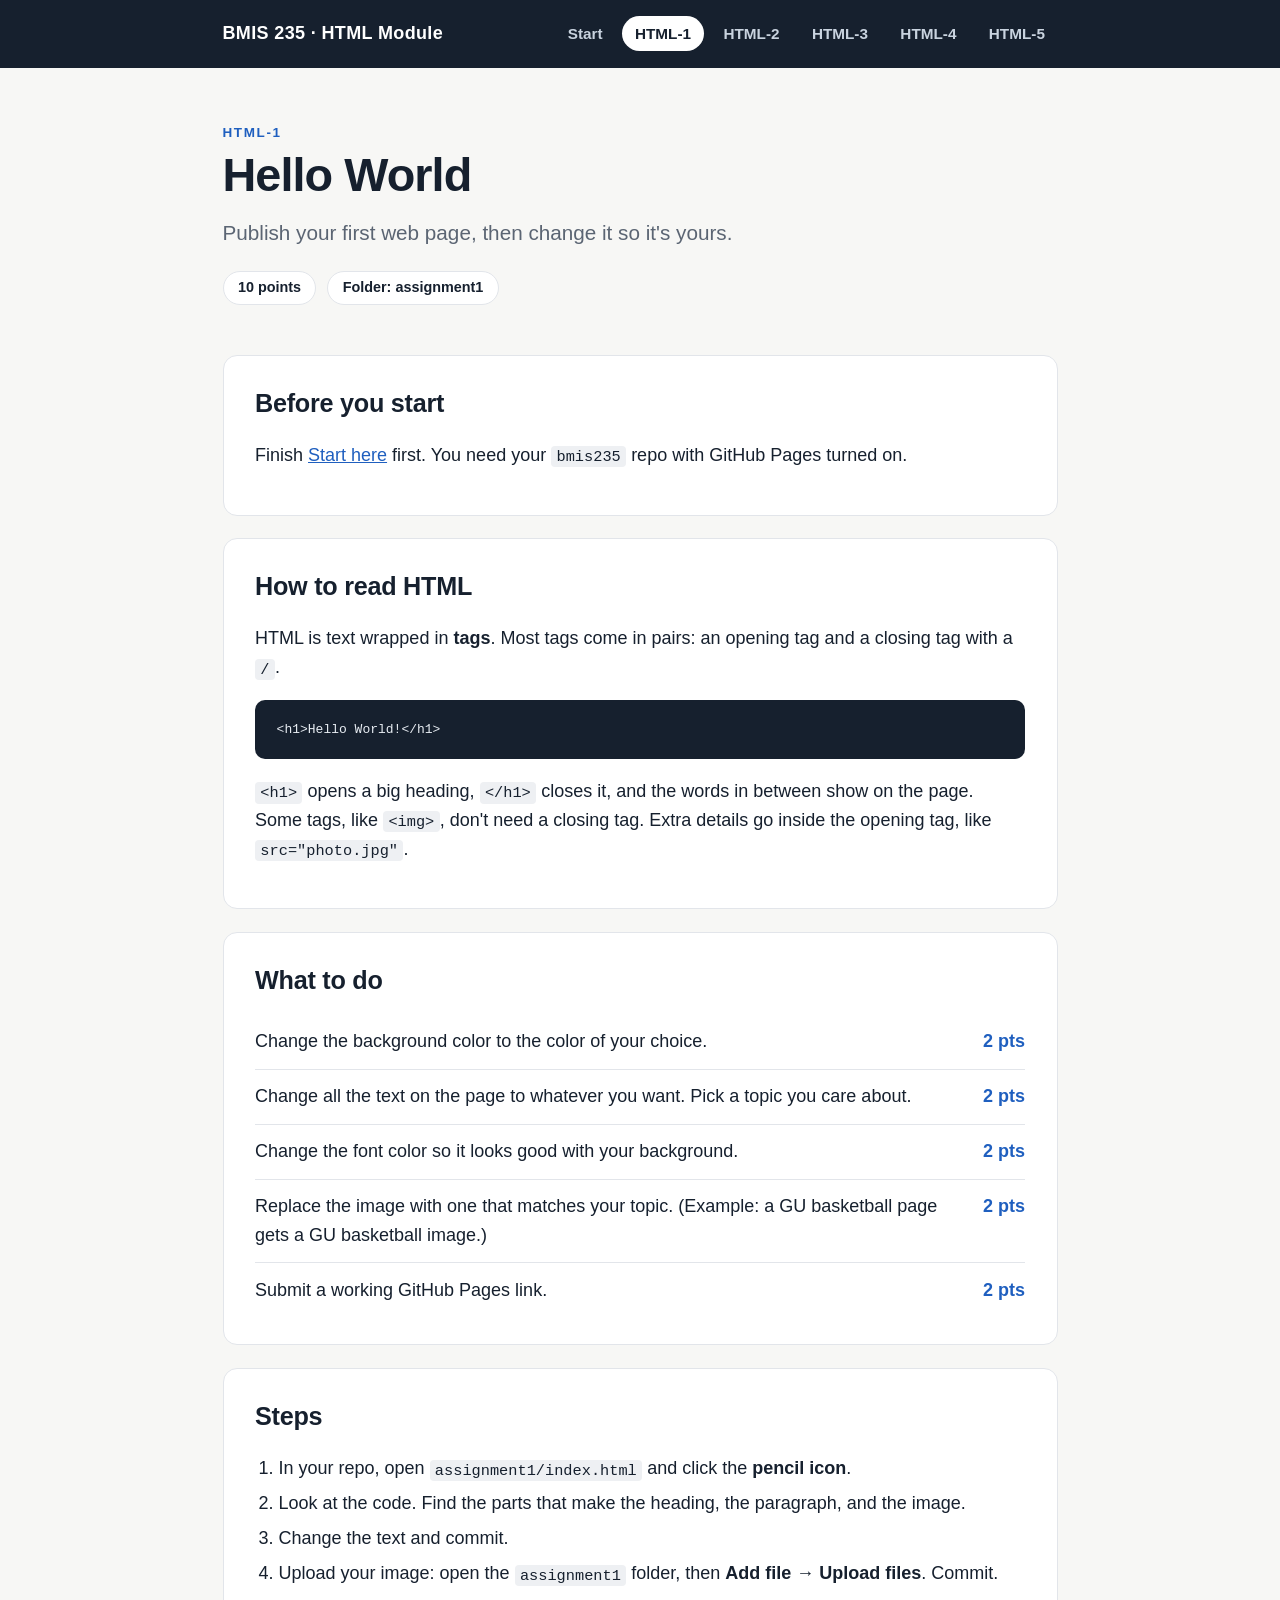
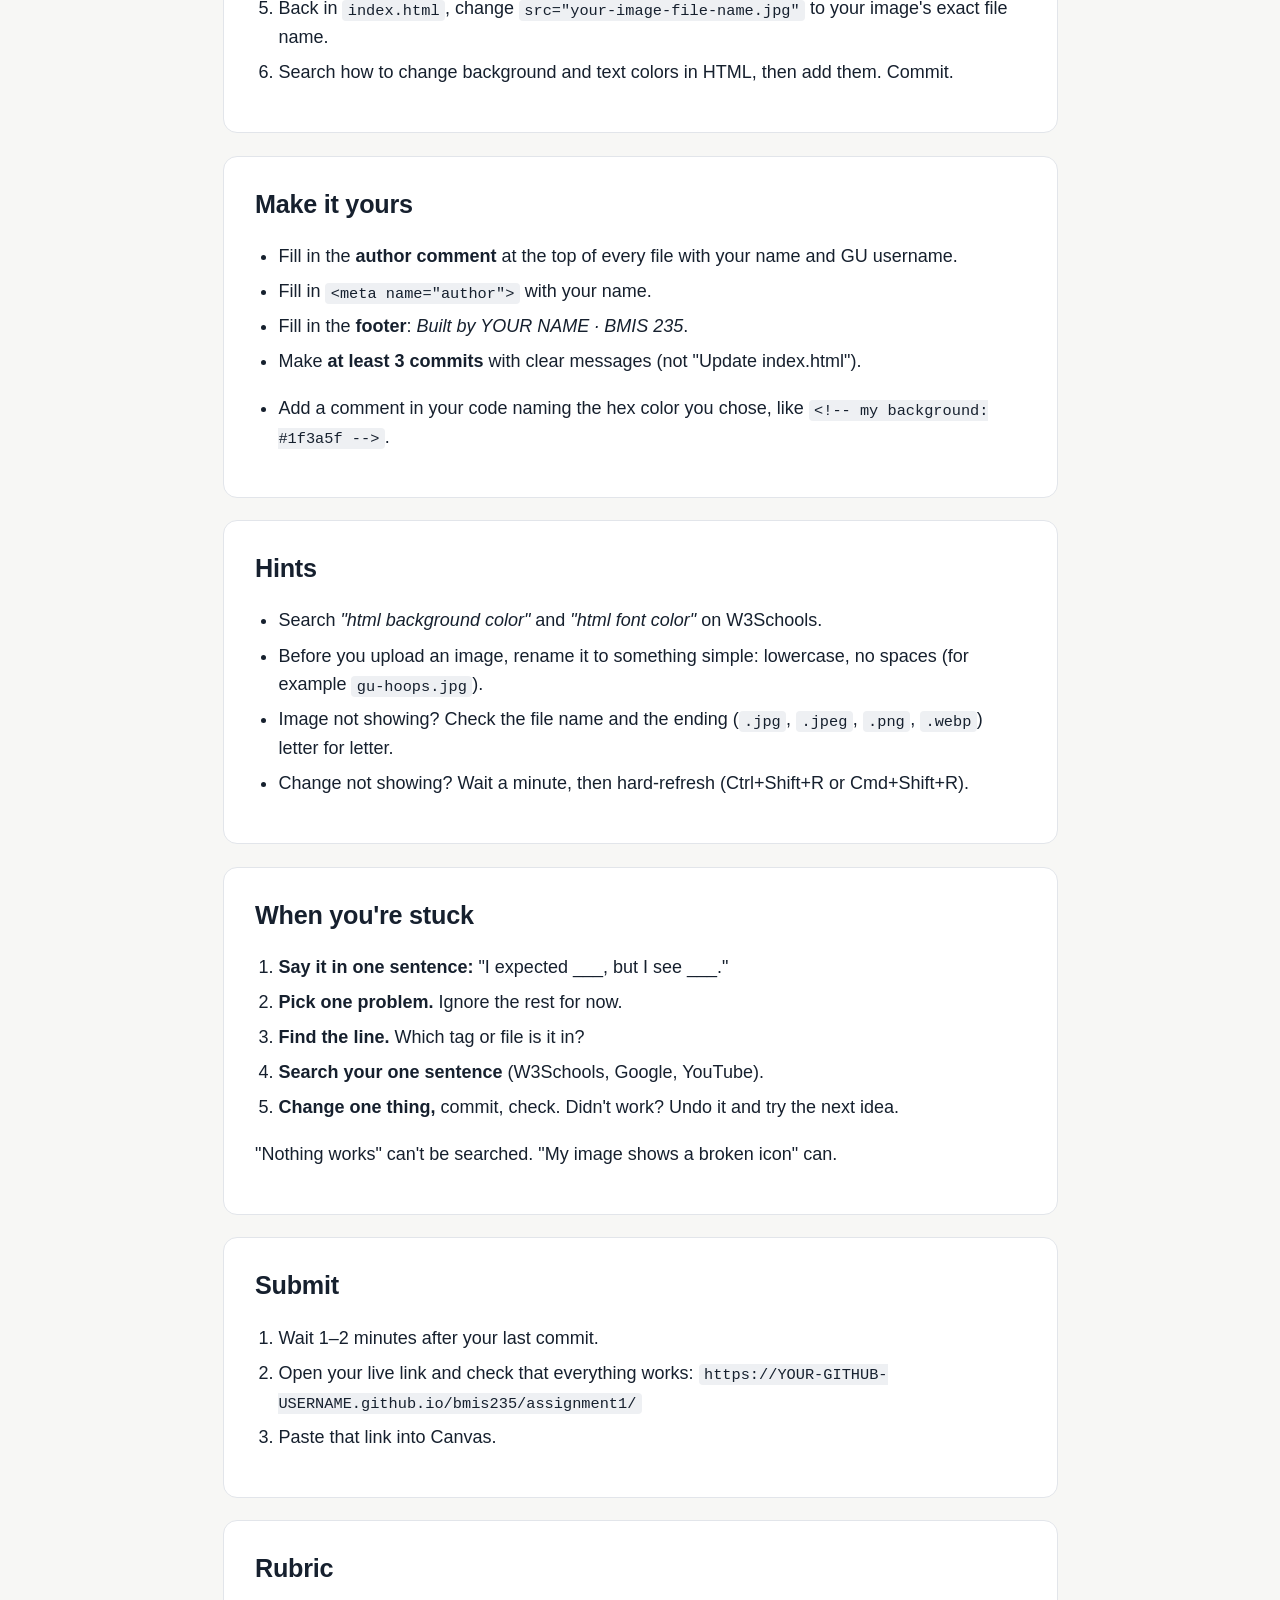
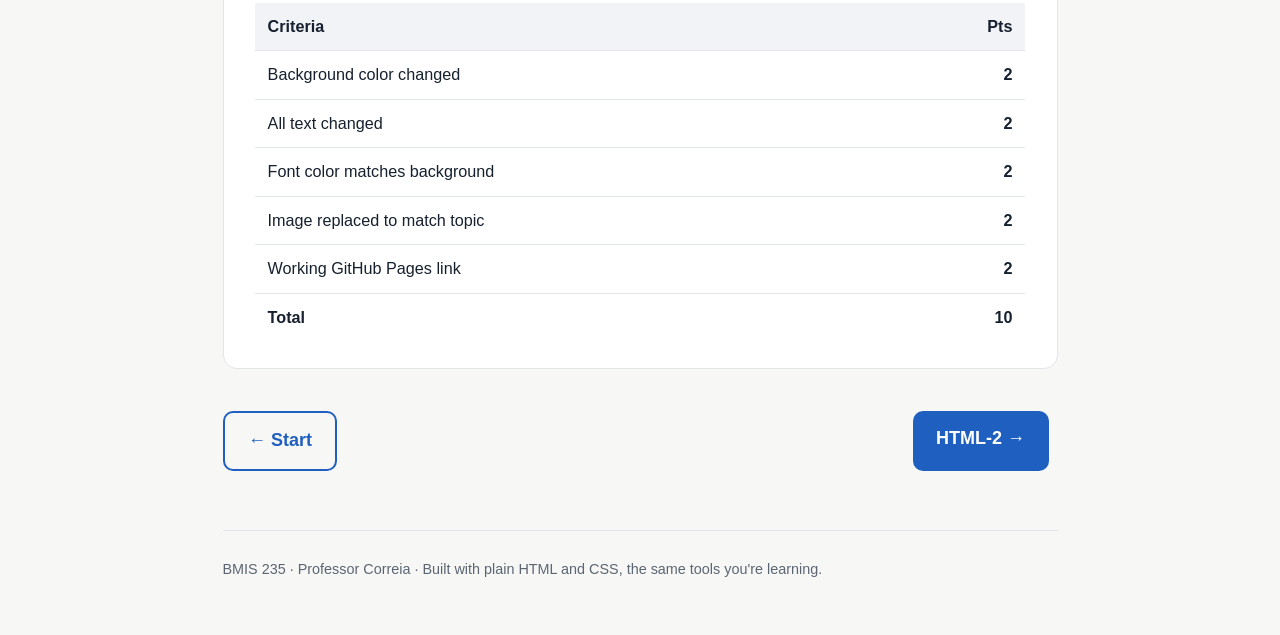
==== html-1.html @ afc88abb "Initial commit: HTML module site" ====
<!DOCTYPE html>
<html lang="en">
<head>
<meta charset="utf-8">
<meta name="viewport" content="width=device-width, initial-scale=1">
<meta name="author" content="John Correia">
<title>HTML-1 · BMIS 235 HTML Module</title>
<link rel="stylesheet" href="style.css">
</head>
<body>
<div class="top"><div class="wrap">
  <a class="brand" href="index.html">BMIS 235 · HTML Module</a>
  <nav class="nav"><a href="index.html">Start</a><a href="html-1.html" class="on">HTML-1</a><a href="html-2.html">HTML-2</a><a href="html-3.html">HTML-3</a><a href="html-4.html">HTML-4</a><a href="html-5.html">HTML-5</a></nav>
</div></div>
<main class="wrap">
<div class="hero">
<p class="kicker">HTML-1</p>
<h1>Hello World</h1>
<p class="lede">Publish your first web page, then change it so it's yours.</p>
<div class="meta"><span class="pill">10 points</span><span class="pill">Folder: assignment1</span></div>
</div><section class="block"><h2>Before you start</h2><p>Finish <a href="index.html">Start here</a> first. You need your <code>bmis235</code> repo with GitHub Pages turned on.</p></section><section class="block"><h2>How to read HTML</h2><p>HTML is text wrapped in <strong>tags</strong>. Most tags come in pairs: an opening tag and a closing tag with a <code>/</code>.</p>
<pre><code>&lt;h1&gt;Hello World!&lt;/h1&gt;</code></pre>
<p><code>&lt;h1&gt;</code> opens a big heading, <code>&lt;/h1&gt;</code> closes it, and the words in between show on the page. Some tags, like <code>&lt;img&gt;</code>, don't need a closing tag. Extra details go inside the opening tag, like <code>src="photo.jpg"</code>.</p></section><section class="block"><h2>What to do</h2><ul class="tasks"><li><span>Change the background color to the color of your choice.</span><span class="pts">2 pts</span></li><li><span>Change all the text on the page to whatever you want. Pick a topic you care about.</span><span class="pts">2 pts</span></li><li><span>Change the font color so it looks good with your background.</span><span class="pts">2 pts</span></li><li><span>Replace the image with one that matches your topic. (Example: a GU basketball page gets a GU basketball image.)</span><span class="pts">2 pts</span></li><li><span>Submit a working GitHub Pages link.</span><span class="pts">2 pts</span></li></ul></section><section class="block"><h2>Steps</h2><ol>
<li>In your repo, open <code>assignment1/index.html</code> and click the <strong>pencil icon</strong>.</li>
<li>Look at the code. Find the parts that make the heading, the paragraph, and the image.</li>
<li>Change the text and commit.</li>
<li>Upload your image: open the <code>assignment1</code> folder, then <strong>Add file → Upload files</strong>. Commit.</li>
<li>Back in <code>index.html</code>, change <code>src="your-image-file-name.jpg"</code> to your image's exact file name.</li>
<li>Search how to change background and text colors in HTML, then add them. Commit.</li>
</ol></section><section class="block"><h2>Make it yours</h2><ul>
<li>Fill in the <strong>author comment</strong> at the top of every file with your name and GU username.</li>
<li>Fill in <code>&lt;meta name="author"&gt;</code> with your name.</li>
<li>Fill in the <strong>footer</strong>: <em>Built by YOUR NAME · BMIS 235</em>.</li>
<li>Make <strong>at least 3 commits</strong> with clear messages (not "Update index.html").</li>
</ul><ul><li>Add a comment in your code naming the hex color you chose, like <code>&lt;!-- my background: #1f3a5f --&gt;</code>.</li></ul></section><section class="block"><h2>Hints</h2><ul>
<li>Search <em>"html background color"</em> and <em>"html font color"</em> on W3Schools.</li>
<li>Before you upload an image, rename it to something simple: lowercase, no spaces (for example <code>gu-hoops.jpg</code>).</li>
<li>Image not showing? Check the file name and the ending (<code>.jpg</code>, <code>.jpeg</code>, <code>.png</code>, <code>.webp</code>) letter for letter.</li>
<li>Change not showing? Wait a minute, then hard-refresh (Ctrl+Shift+R or Cmd+Shift+R).</li>
</ul></section><section class="block"><h2>When you're stuck</h2><ol>
<li><strong>Say it in one sentence:</strong> "I expected ___, but I see ___."</li>
<li><strong>Pick one problem.</strong> Ignore the rest for now.</li>
<li><strong>Find the line.</strong> Which tag or file is it in?</li>
<li><strong>Search your one sentence</strong> (W3Schools, Google, YouTube).</li>
<li><strong>Change one thing,</strong> commit, check. Didn't work? Undo it and try the next idea.</li>
</ol>
<p>"Nothing works" can't be searched. "My image shows a broken icon" can.</p></section><section class="block"><h2>Submit</h2><ol>
<li>Wait 1–2 minutes after your last commit.</li>
<li>Open your live link and check that everything works: <code>https://YOUR-GITHUB-USERNAME.github.io/bmis235/assignment1/</code></li>
<li>Paste that link into Canvas.</li>
</ol></section><section class="block"><h2>Rubric</h2><table class="rubric"><tr><th>Criteria</th><th style="text-align:right">Pts</th></tr><tr><td>Background color changed</td><td class='n'>2</td></tr><tr><td>All text changed</td><td class='n'>2</td></tr><tr><td>Font color matches background</td><td class='n'>2</td></tr><tr><td>Image replaced to match topic</td><td class='n'>2</td></tr><tr><td>Working GitHub Pages link</td><td class='n'>2</td></tr><tr class="total"><td>Total</td><td class="n">10</td></tr></table></section>
<div class="next"><a class="btn ghost" href="index.html">&larr; Start</a><a class="btn" href="html-2.html">HTML-2 &rarr;</a></div>
</main>
<div class="wrap"><footer>BMIS 235 · Professor Correia · Built with plain HTML and CSS, the same tools you're learning.</footer></div>
</body>
</html>
---- style.css ----
:root {
  --ink: #16202e;
  --muted: #5b6573;
  --line: #e2e5ea;
  --bg: #f7f7f5;
  --card: #ffffff;
  --accent: #1f5fbf;
  --accent-soft: #e8f0fb;
  --warn: #9a5b00;
  --warn-soft: #fdf3e2;
  --ok: #1d7a46;
}
* { box-sizing: border-box; }
html { font-size: 18px; }
body {
  margin: 0;
  font-family: -apple-system, "Segoe UI", Roboto, Helvetica, Arial, sans-serif;
  color: var(--ink);
  background: var(--bg);
  line-height: 1.6;
}
a { color: var(--accent); }
code, pre { font-family: ui-monospace, "SF Mono", Menlo, Consolas, monospace; font-size: 0.85em; }
code { background: #eef0f3; padding: 0.1em 0.35em; border-radius: 4px; }
pre { background: #16202e; color: #e8edf3; padding: 1rem 1.2rem; border-radius: 10px; overflow-x: auto; line-height: 1.5; }
pre code { background: none; padding: 0; color: inherit; }

/* top bar */
.top { background: var(--ink); color: #fff; }
.top .wrap { display: flex; align-items: center; justify-content: space-between; gap: 1rem; padding-top: 0.9rem; padding-bottom: 0.9rem; flex-wrap: wrap; }
.brand { color: #fff; text-decoration: none; font-weight: 800; letter-spacing: 0.02em; }
.nav { display: flex; gap: 0.4rem; flex-wrap: wrap; }
.nav a { color: #c9d3df; text-decoration: none; padding: 0.3rem 0.7rem; border-radius: 999px; font-weight: 600; font-size: 0.85rem; }
.nav a:hover { color: #fff; background: rgba(255,255,255,0.1); }
.nav a.on { color: var(--ink); background: #fff; }

.wrap { max-width: 880px; margin: 0 auto; padding-left: 1.25rem; padding-right: 1.25rem; }

/* hero */
.hero { padding: 3rem 0 1.5rem; }
.kicker { text-transform: uppercase; letter-spacing: 0.12em; font-size: 0.75rem; font-weight: 800; color: var(--accent); margin: 0 0 0.4rem; }
h1 { font-size: 2.6rem; line-height: 1.1; margin: 0 0 0.8rem; letter-spacing: -0.02em; }
.lede { font-size: 1.15rem; color: var(--muted); margin: 0; max-width: 40em; }
.meta { display: flex; gap: 0.6rem; flex-wrap: wrap; margin-top: 1.2rem; }
.pill { background: var(--card); border: 1px solid var(--line); border-radius: 999px; padding: 0.25rem 0.8rem; font-size: 0.8rem; font-weight: 700; }

/* sections */
section.block { background: var(--card); border: 1px solid var(--line); border-radius: 14px; padding: 1.5rem 1.75rem; margin: 1.25rem 0; }
h2 { font-size: 1.4rem; margin: 0 0 0.8rem; letter-spacing: -0.01em; }
h3 { font-size: 1.05rem; margin: 1.2rem 0 0.4rem; }
ol, ul { padding-left: 1.3rem; }
li { margin: 0.35rem 0; }

.callout { border-left: 5px solid var(--accent); background: var(--accent-soft); padding: 0.9rem 1.1rem; border-radius: 8px; margin: 1rem 0; }
.callout.warn { border-color: var(--warn); background: var(--warn-soft); }
.callout p { margin: 0.2rem 0; }

/* task list */
.tasks { list-style: none; padding: 0; margin: 0; }
.tasks li { display: flex; gap: 1rem; justify-content: space-between; align-items: baseline; padding: 0.7rem 0; border-bottom: 1px solid var(--line); margin: 0; }
.tasks li:last-child { border-bottom: none; }
.pts { flex: none; font-weight: 800; color: var(--accent); white-space: nowrap; }

/* rubric */
table.rubric { width: 100%; border-collapse: collapse; font-size: 0.9rem; }
table.rubric th, table.rubric td { text-align: left; padding: 0.6rem 0.7rem; border-bottom: 1px solid var(--line); vertical-align: top; }
table.rubric th { background: #f1f3f6; font-weight: 800; }
table.rubric td.n { text-align: right; font-weight: 800; white-space: nowrap; }
table.rubric tr.total td { font-weight: 800; border-bottom: none; }

/* buttons */
.btn { display: inline-block; background: var(--accent); color: #fff; text-decoration: none; font-weight: 800; padding: 0.75rem 1.3rem; border-radius: 10px; margin: 0.3rem 0.5rem 0.3rem 0; }
.btn:hover { filter: brightness(1.1); }
.btn.ghost { background: transparent; color: var(--accent); border: 2px solid var(--accent); }

/* cards on home */
.cards { display: grid; grid-template-columns: repeat(auto-fit, minmax(240px, 1fr)); gap: 1rem; margin: 1rem 0; }
.card { display: block; background: var(--card); border: 1px solid var(--line); border-radius: 14px; padding: 1.2rem 1.3rem; text-decoration: none; color: var(--ink); transition: transform 0.15s, box-shadow 0.15s; }
.card:hover { transform: translateY(-2px); box-shadow: 0 8px 24px rgba(22,32,46,0.08); }
.card .num { font-size: 0.75rem; font-weight: 800; letter-spacing: 0.1em; color: var(--accent); }
.card h3 { margin: 0.2rem 0 0.3rem; font-size: 1.15rem; }
.card p { margin: 0; color: var(--muted); font-size: 0.9rem; }

figure { margin: 1rem 0 0; }
figure img { width: 100%; border: 1px solid var(--line); border-radius: 10px; display: block; }
figcaption { color: var(--muted); font-size: 0.85rem; margin-top: 0.4rem; }

.next { display: flex; justify-content: space-between; gap: 1rem; margin: 2rem 0 3rem; flex-wrap: wrap; }
footer { color: var(--muted); font-size: 0.8rem; padding: 1.5rem 0 3rem; border-top: 1px solid var(--line); }

@media (max-width: 600px) {
  html { font-size: 16px; }
  h1 { font-size: 2rem; }
  section.block { padding: 1.2rem; }
}
table.rubric code { word-break: break-all; }
figure img { max-width: 560px; margin: 0 auto; }
figcaption { text-align: center; }
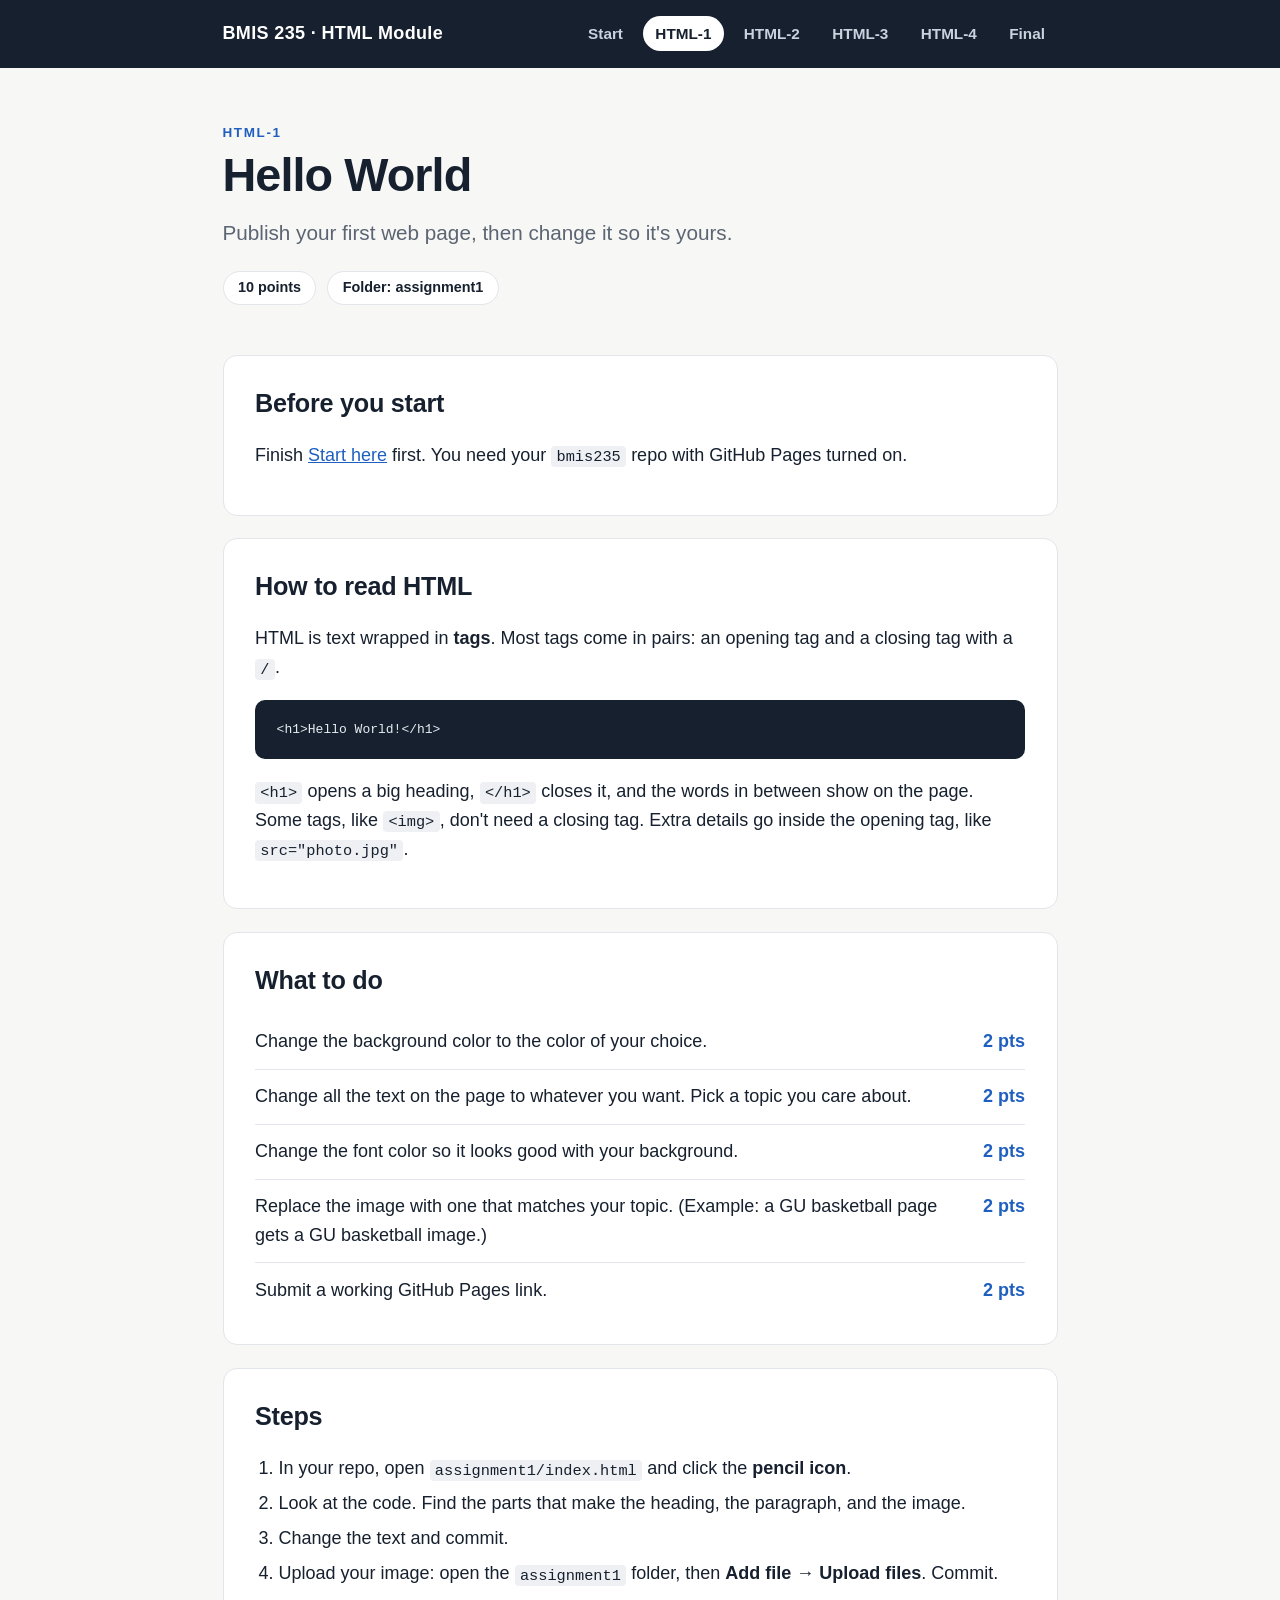
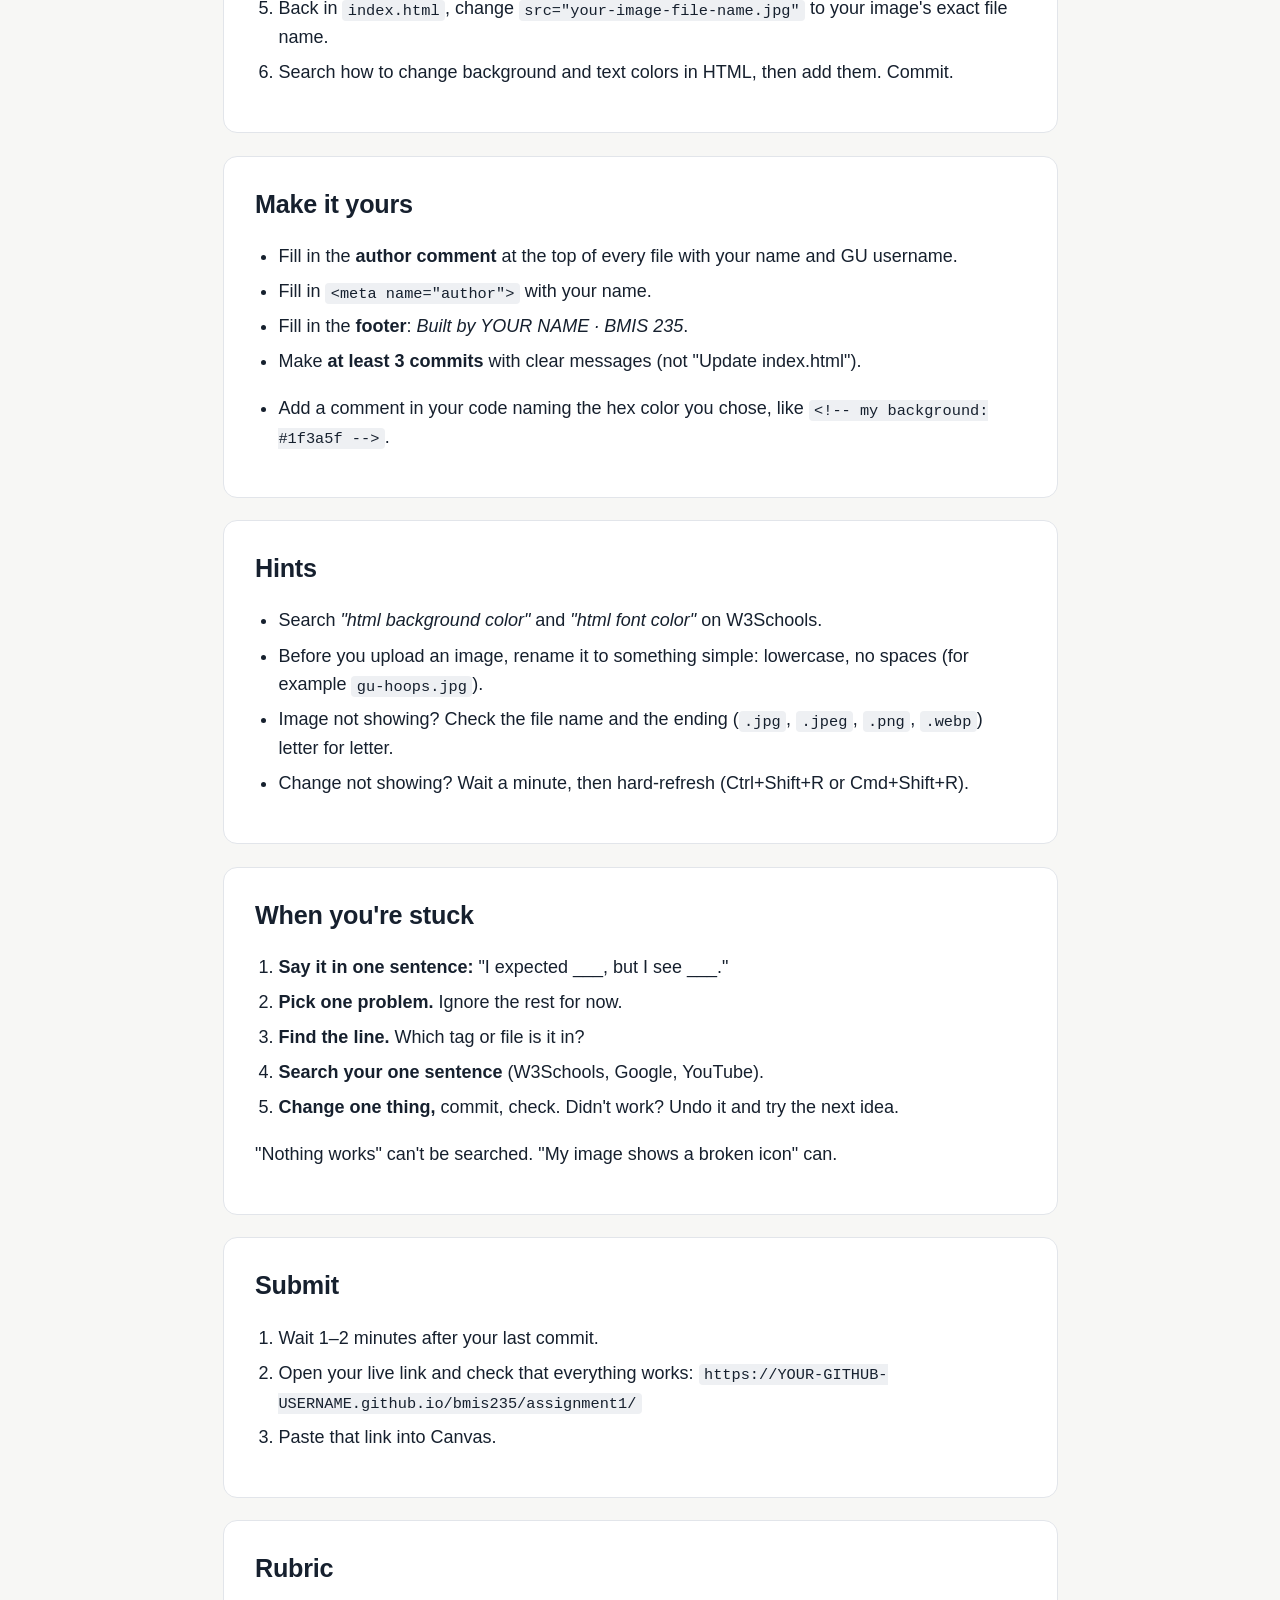
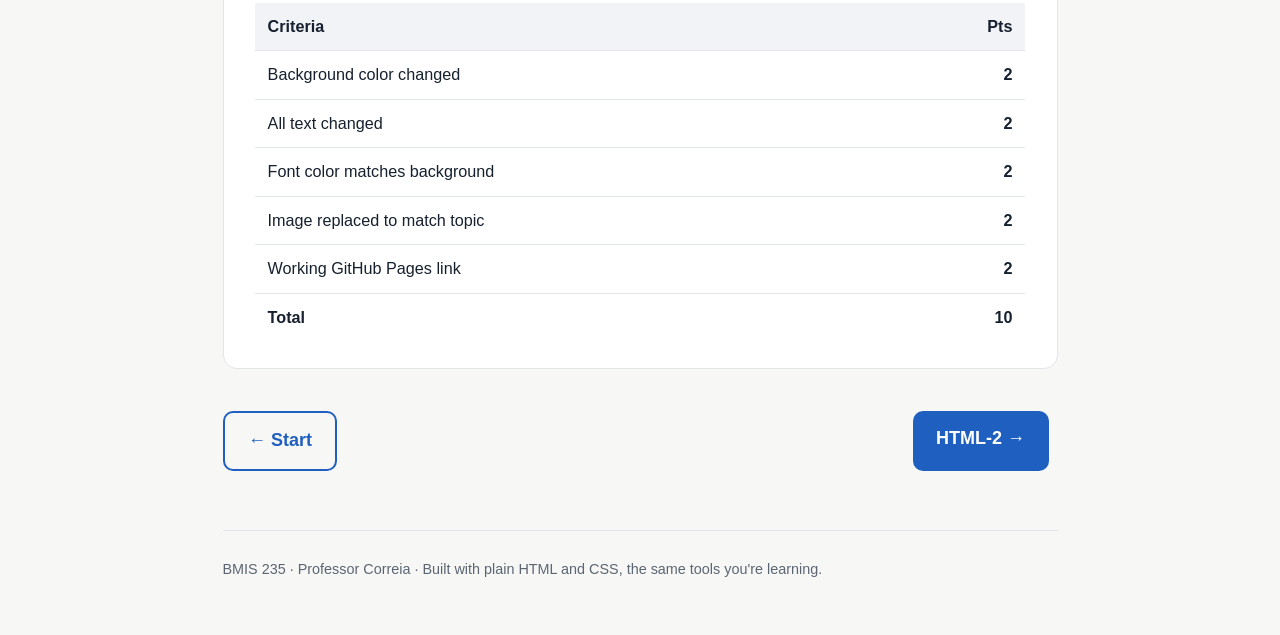
==== commit 08895e2a: "Mark HTML-5 as AI final" ====
--- a/html-1.html
+++ b/html-1.html
@@ -10,7 +10,7 @@
 <body>
 <div class="top"><div class="wrap">
   <a class="brand" href="index.html">BMIS 235 · HTML Module</a>
-  <nav class="nav"><a href="index.html">Start</a><a href="html-1.html" class="on">HTML-1</a><a href="html-2.html">HTML-2</a><a href="html-3.html">HTML-3</a><a href="html-4.html">HTML-4</a><a href="html-5.html">HTML-5</a></nav>
+  <nav class="nav"><a href="index.html">Start</a><a href="html-1.html" class="on">HTML-1</a><a href="html-2.html">HTML-2</a><a href="html-3.html">HTML-3</a><a href="html-4.html">HTML-4</a><a href="html-5.html">Final</a></nav>
 </div></div>
 <main class="wrap">
 <div class="hero">
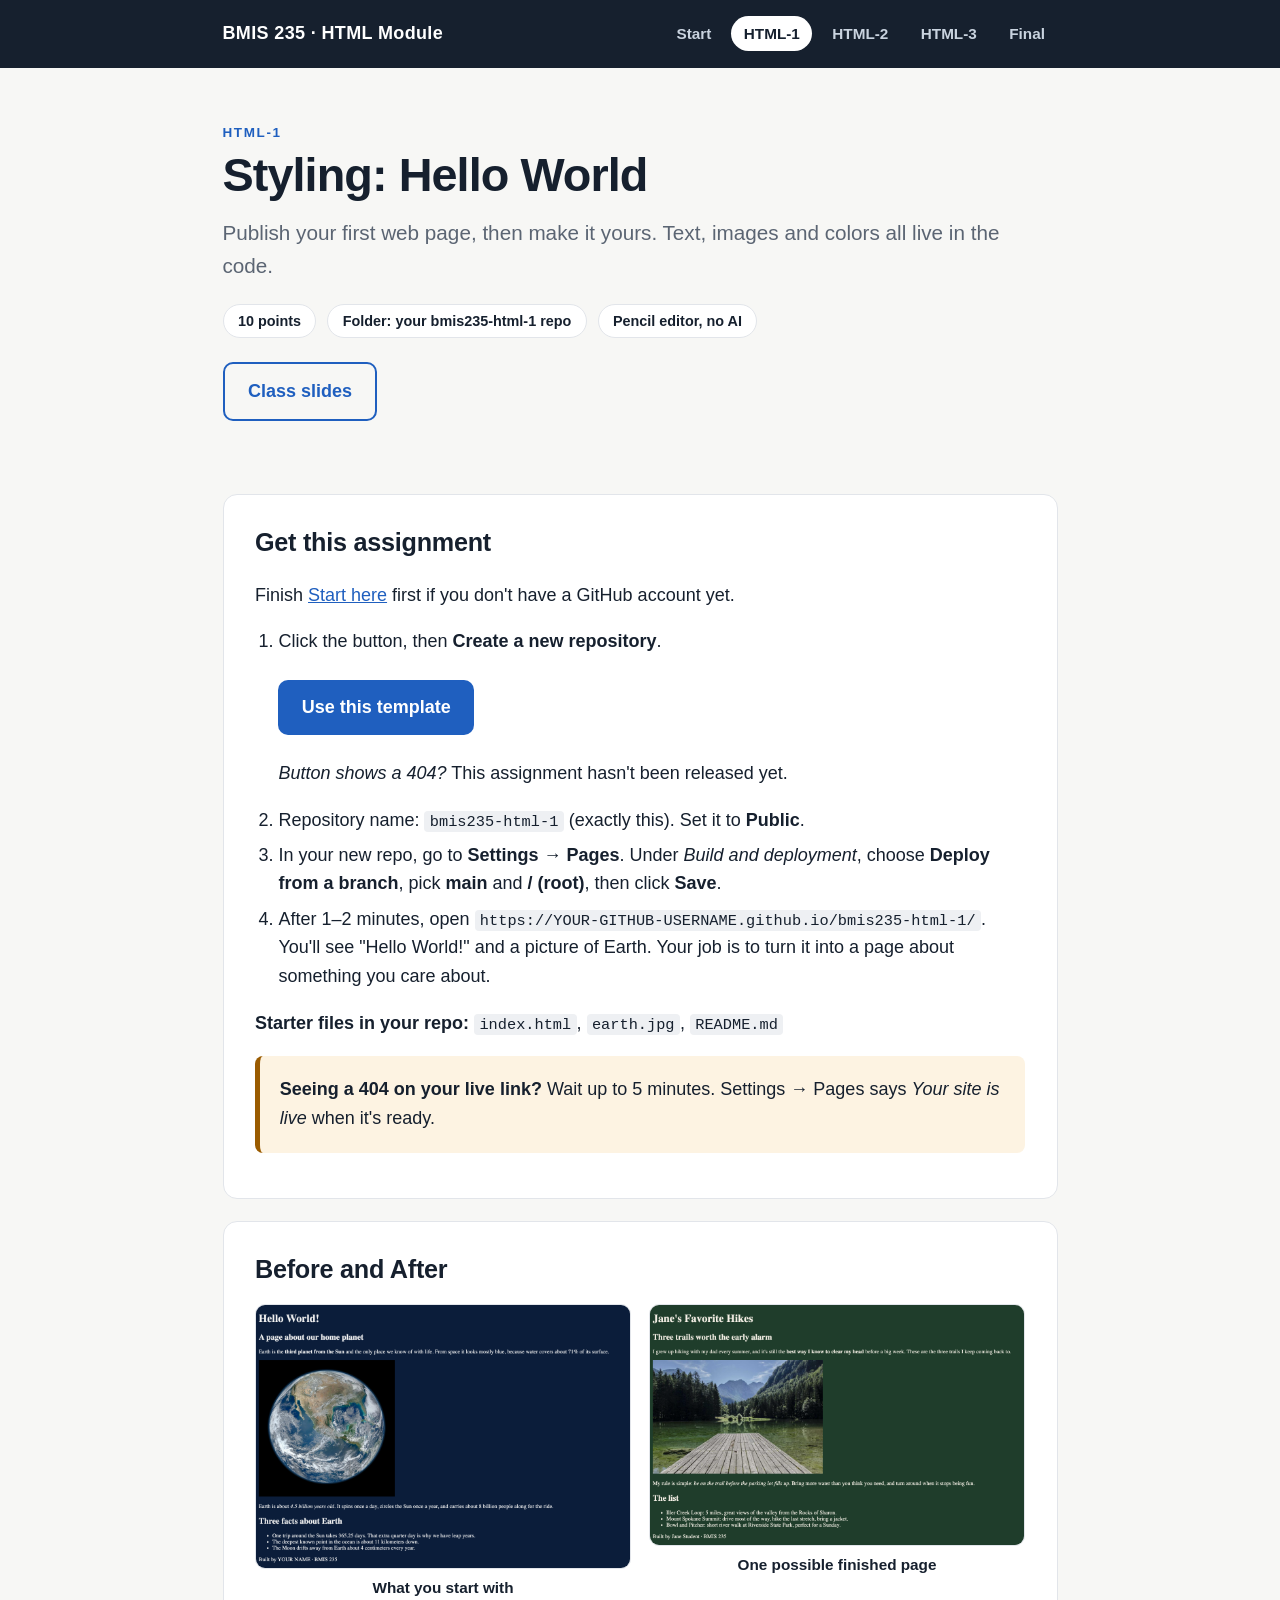
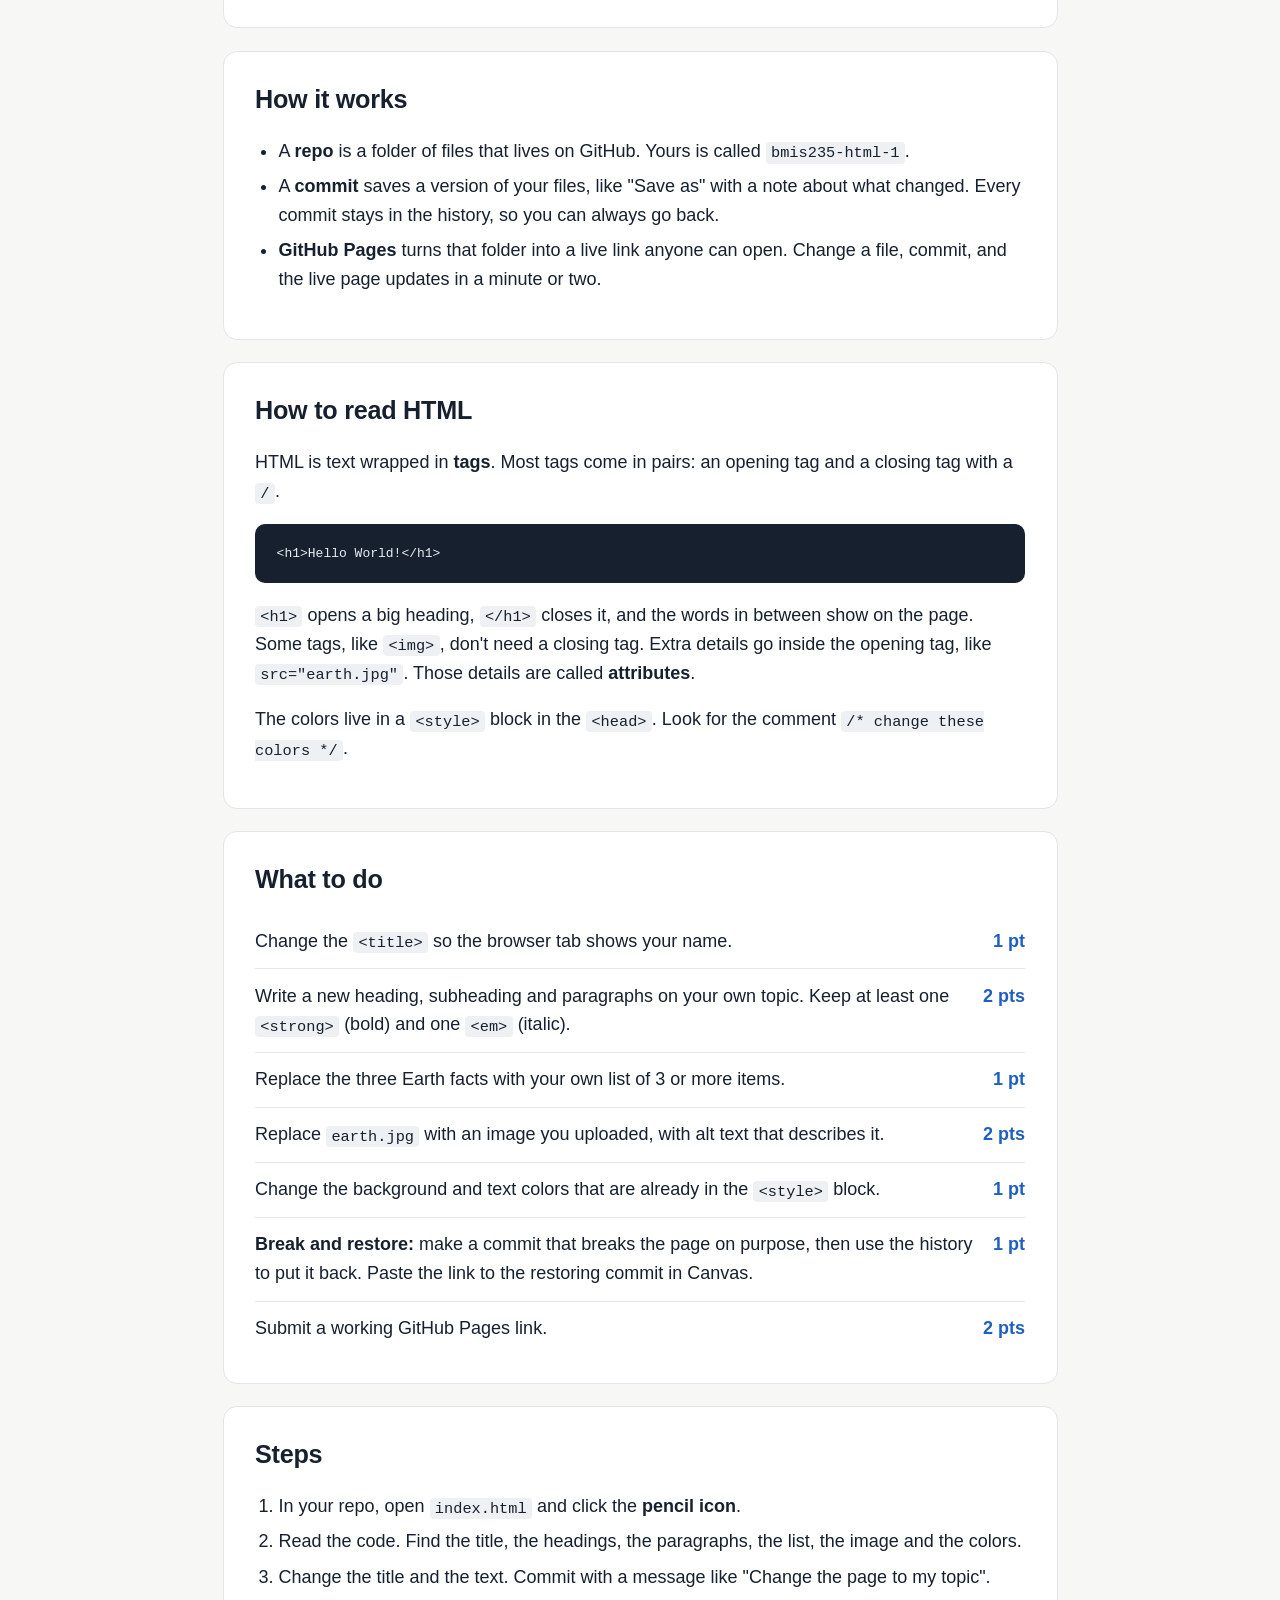
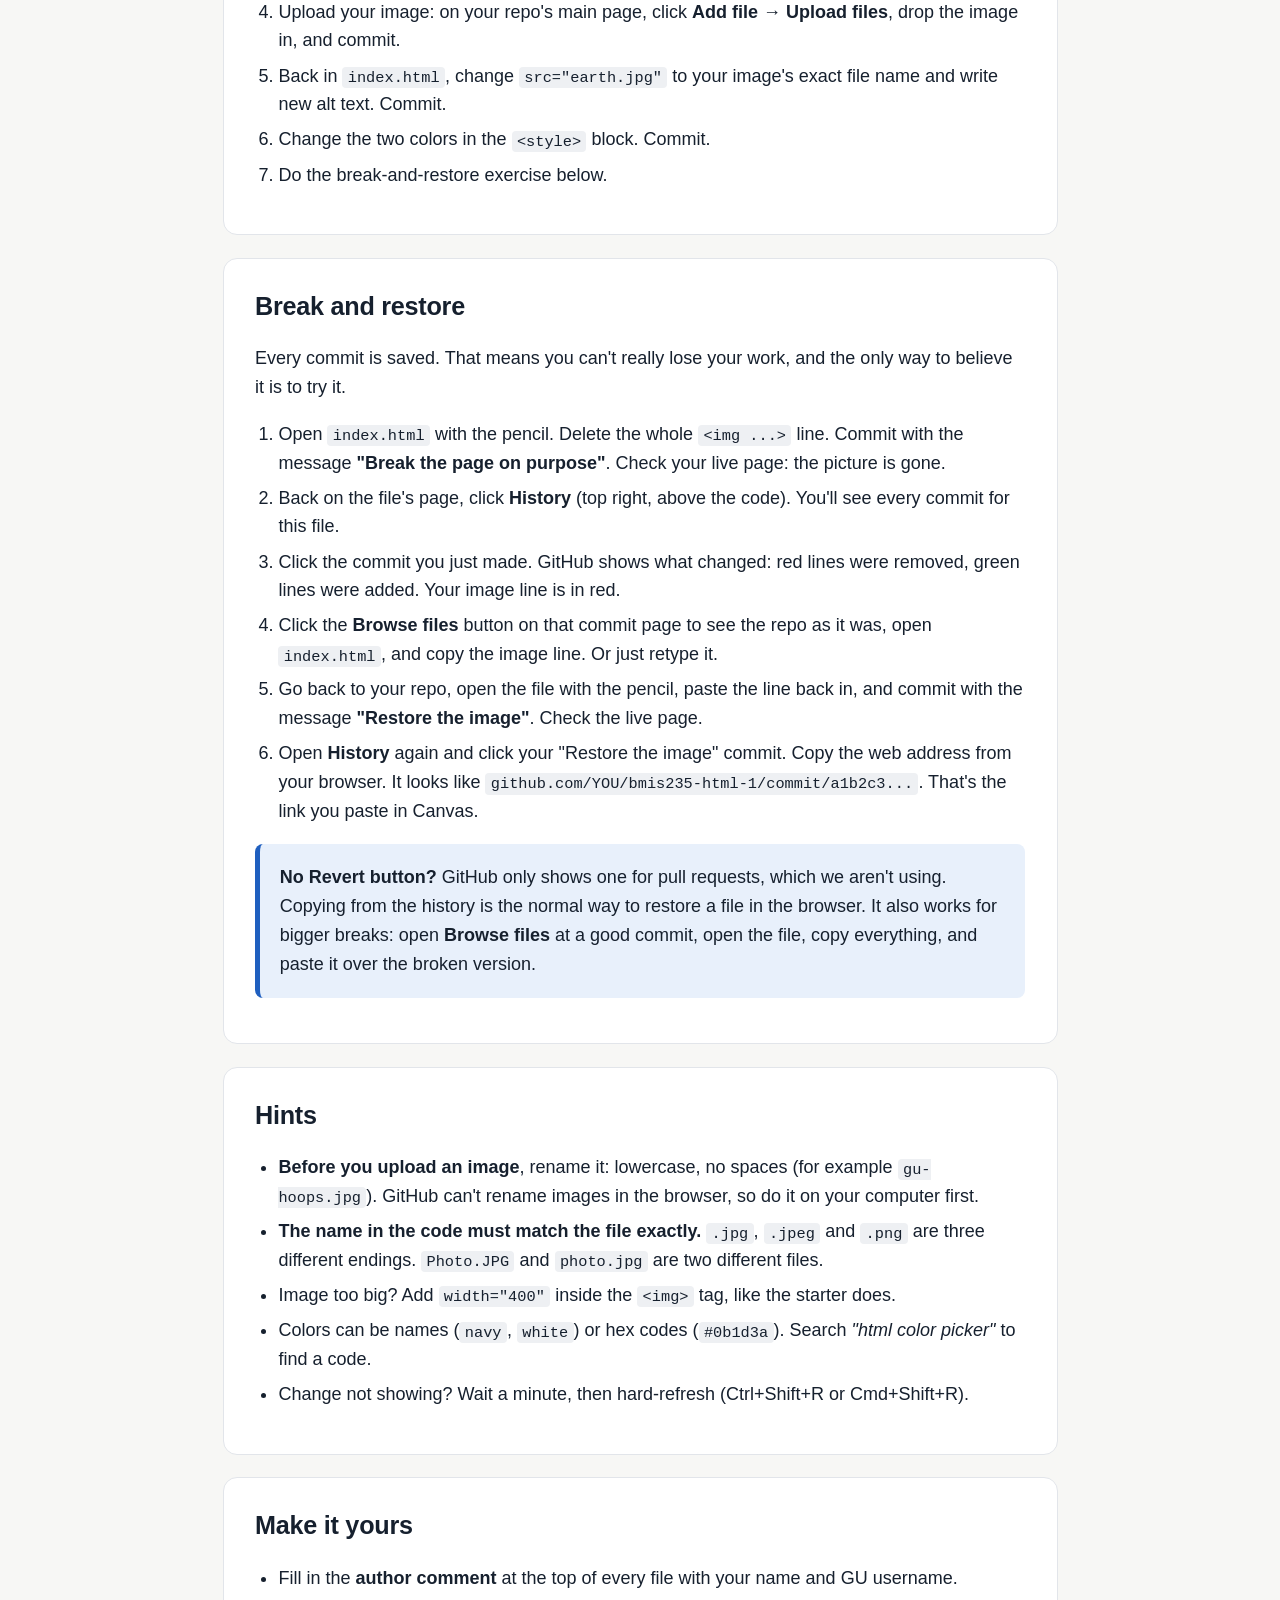
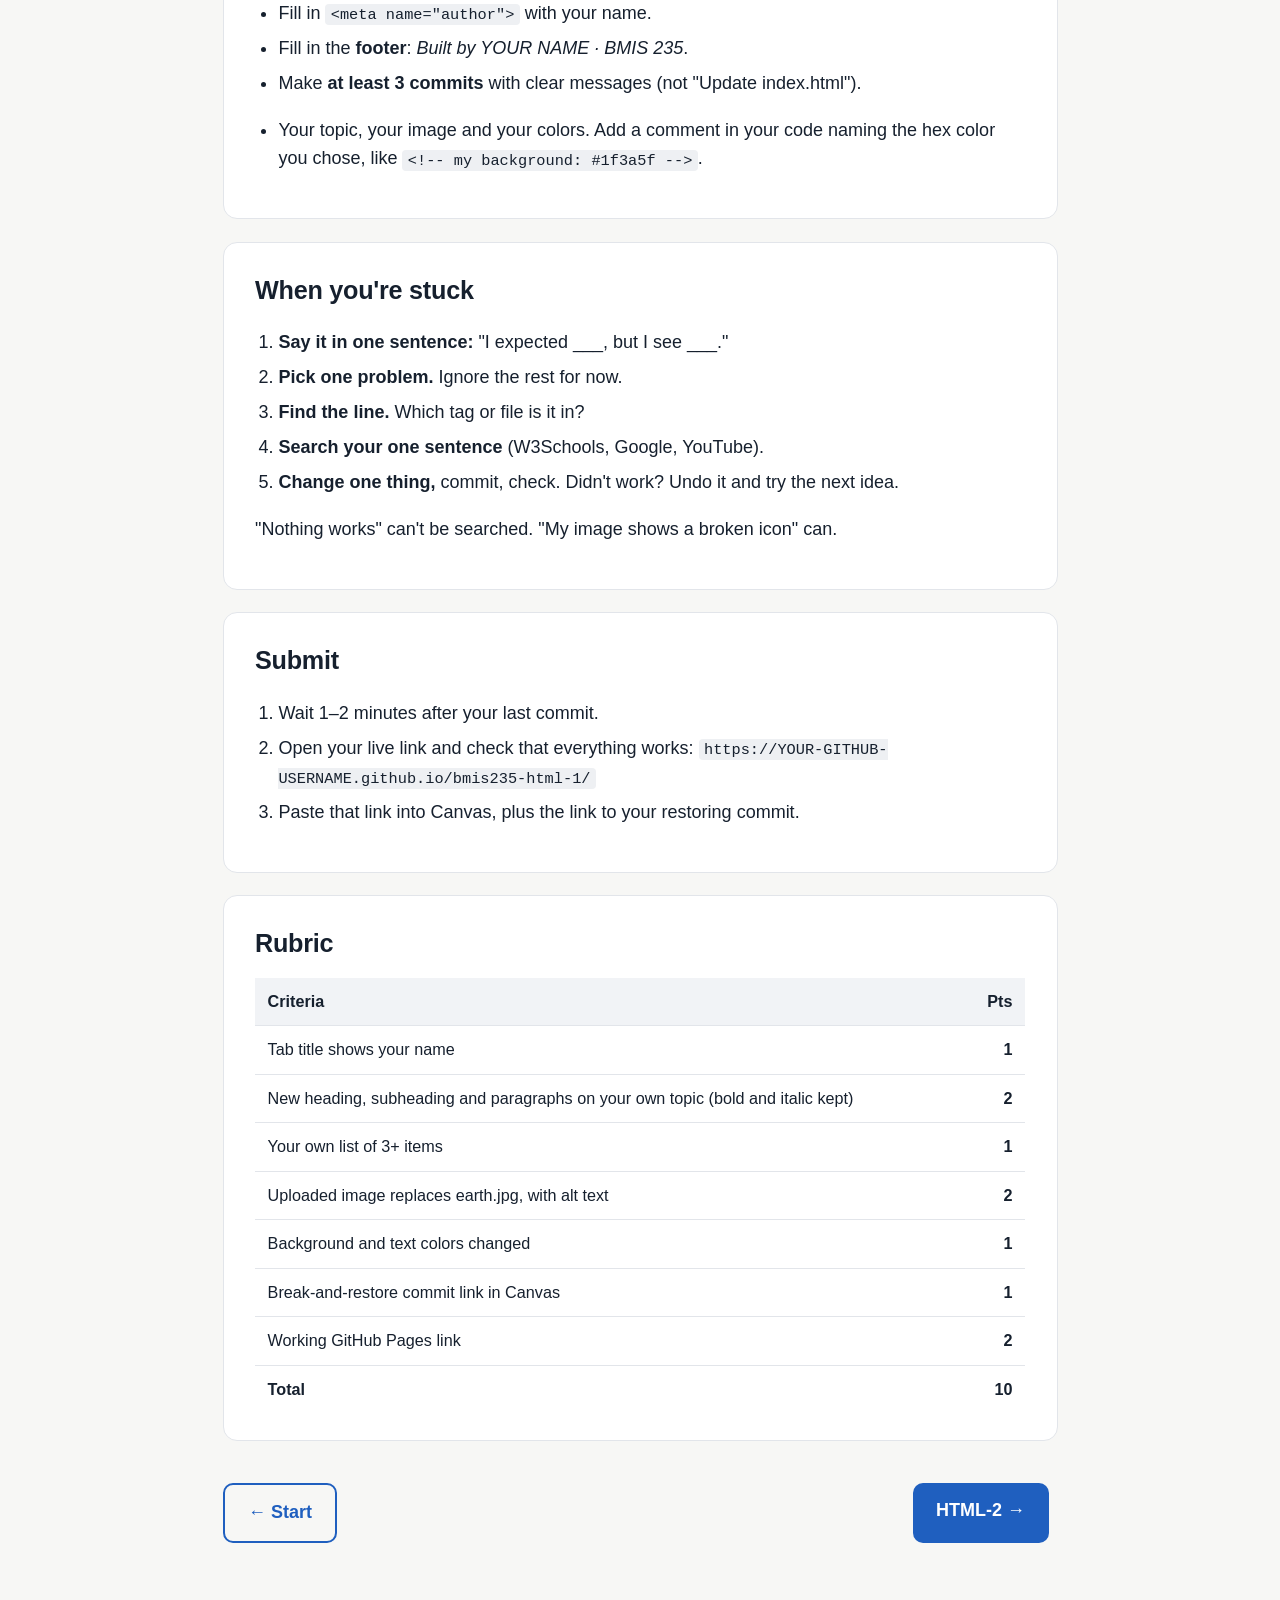
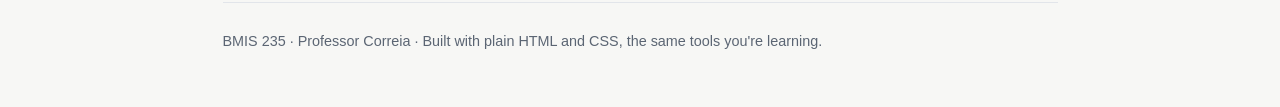
==== commit 23c1b56e: "Rework HTML-1 to HTML-3, separate starter repos, Before/After screenshots, intro deck" ====
--- a/html-1.html
+++ b/html-1.html
@@ -10,34 +10,63 @@
 <body>
 <div class="top"><div class="wrap">
   <a class="brand" href="index.html">BMIS 235 · HTML Module</a>
-  <nav class="nav"><a href="index.html">Start</a><a href="html-1.html" class="on">HTML-1</a><a href="html-2.html">HTML-2</a><a href="html-3.html">HTML-3</a><a href="html-4.html">HTML-4</a><a href="html-5.html">Final</a></nav>
+  <nav class="nav"><a href="index.html">Start</a><a href="html-1.html" class="on">HTML-1</a><a href="html-2.html">HTML-2</a><a href="html-3.html">HTML-3</a><a href="html-4.html">Final</a></nav>
 </div></div>
 <main class="wrap">
 <div class="hero">
 <p class="kicker">HTML-1</p>
-<h1>Hello World</h1>
-<p class="lede">Publish your first web page, then change it so it's yours.</p>
-<div class="meta"><span class="pill">10 points</span><span class="pill">Folder: assignment1</span></div>
-</div><section class="block"><h2>Before you start</h2><p>Finish <a href="index.html">Start here</a> first. You need your <code>bmis235</code> repo with GitHub Pages turned on.</p></section><section class="block"><h2>How to read HTML</h2><p>HTML is text wrapped in <strong>tags</strong>. Most tags come in pairs: an opening tag and a closing tag with a <code>/</code>.</p>
+<h1>Styling: Hello World</h1>
+<p class="lede">Publish your first web page, then make it yours. Text, images and colors all live in the code.</p>
+<div class="meta"><span class="pill">10 points</span><span class="pill">Folder: your bmis235-html-1 repo</span><span class="pill">Pencil editor, no AI</span></div>
+<p><a class="btn ghost" href="slides/intro.html">Class slides</a></p>
+</div><section class="block"><h2>Get this assignment</h2><p>Finish <a href="index.html">Start here</a> first if you don't have a GitHub account yet.</p><ol>
+<li>Click the button, then <strong>Create a new repository</strong>.
+  <p><a class="btn" href="https://github.com/gu-27/bmis235-html-1/generate">Use this template</a></p>
+  <p><em>Button shows a 404?</em> This assignment hasn't been released yet.</p></li>
+<li>Repository name: <code>bmis235-html-1</code> (exactly this). Set it to <strong>Public</strong>.</li>
+<li>In your new repo, go to <strong>Settings → Pages</strong>. Under <em>Build and deployment</em>, choose <strong>Deploy from a branch</strong>, pick <strong>main</strong> and <strong>/ (root)</strong>, then click <strong>Save</strong>.</li>
+<li>After 1–2 minutes, open <code>https://YOUR-GITHUB-USERNAME.github.io/bmis235-html-1/</code>. You'll see "Hello World!" and a picture of Earth. Your job is to turn it into a page about something you care about.</li>
+</ol>
+<p><strong>Starter files in your repo:</strong> <code>index.html</code>, <code>earth.jpg</code>, <code>README.md</code></p>
+<div class="callout warn"><p><strong>Seeing a 404 on your live link?</strong> Wait up to 5 minutes. Settings → Pages says <em>Your site is live</em> when it's ready.</p></div></section><section class="block"><h2>Before and After</h2><div class="ba">
+<figure><a href="img/html-1-before.png" target="_blank"><img src="img/html-1-before.png" alt="The starter page: Hello World with a photo of Earth on a dark blue background"></a><figcaption>What you start with</figcaption></figure>
+<figure><a href="img/html-1-after.png" target="_blank"><img src="img/html-1-after.png" alt="A finished page by a student about their favorite hikes, with their own photo, list and colors"></a><figcaption>One possible finished page</figcaption></figure>
+</div></section><section class="block"><h2>How it works</h2><ul>
+<li>A <strong>repo</strong> is a folder of files that lives on GitHub. Yours is called <code>bmis235-html-1</code>.</li>
+<li>A <strong>commit</strong> saves a version of your files, like "Save as" with a note about what changed. Every commit stays in the history, so you can always go back.</li>
+<li><strong>GitHub Pages</strong> turns that folder into a live link anyone can open. Change a file, commit, and the live page updates in a minute or two.</li>
+</ul></section><section class="block"><h2>How to read HTML</h2><p>HTML is text wrapped in <strong>tags</strong>. Most tags come in pairs: an opening tag and a closing tag with a <code>/</code>.</p>
 <pre><code>&lt;h1&gt;Hello World!&lt;/h1&gt;</code></pre>
-<p><code>&lt;h1&gt;</code> opens a big heading, <code>&lt;/h1&gt;</code> closes it, and the words in between show on the page. Some tags, like <code>&lt;img&gt;</code>, don't need a closing tag. Extra details go inside the opening tag, like <code>src="photo.jpg"</code>.</p></section><section class="block"><h2>What to do</h2><ul class="tasks"><li><span>Change the background color to the color of your choice.</span><span class="pts">2 pts</span></li><li><span>Change all the text on the page to whatever you want. Pick a topic you care about.</span><span class="pts">2 pts</span></li><li><span>Change the font color so it looks good with your background.</span><span class="pts">2 pts</span></li><li><span>Replace the image with one that matches your topic. (Example: a GU basketball page gets a GU basketball image.)</span><span class="pts">2 pts</span></li><li><span>Submit a working GitHub Pages link.</span><span class="pts">2 pts</span></li></ul></section><section class="block"><h2>Steps</h2><ol>
-<li>In your repo, open <code>assignment1/index.html</code> and click the <strong>pencil icon</strong>.</li>
-<li>Look at the code. Find the parts that make the heading, the paragraph, and the image.</li>
-<li>Change the text and commit.</li>
-<li>Upload your image: open the <code>assignment1</code> folder, then <strong>Add file → Upload files</strong>. Commit.</li>
-<li>Back in <code>index.html</code>, change <code>src="your-image-file-name.jpg"</code> to your image's exact file name.</li>
-<li>Search how to change background and text colors in HTML, then add them. Commit.</li>
-</ol></section><section class="block"><h2>Make it yours</h2><ul>
+<p><code>&lt;h1&gt;</code> opens a big heading, <code>&lt;/h1&gt;</code> closes it, and the words in between show on the page. Some tags, like <code>&lt;img&gt;</code>, don't need a closing tag. Extra details go inside the opening tag, like <code>src="earth.jpg"</code>. Those details are called <strong>attributes</strong>.</p>
+<p>The colors live in a <code>&lt;style&gt;</code> block in the <code>&lt;head&gt;</code>. Look for the comment <code>/* change these colors */</code>.</p></section><section class="block"><h2>What to do</h2><ul class="tasks"><li><span>Change the <code>&lt;title&gt;</code> so the browser tab shows your name.</span><span class="pts">1 pt</span></li><li><span>Write a new heading, subheading and paragraphs on your own topic. Keep at least one <code>&lt;strong&gt;</code> (bold) and one <code>&lt;em&gt;</code> (italic).</span><span class="pts">2 pts</span></li><li><span>Replace the three Earth facts with your own list of 3 or more items.</span><span class="pts">1 pt</span></li><li><span>Replace <code>earth.jpg</code> with an image you uploaded, with alt text that describes it.</span><span class="pts">2 pts</span></li><li><span>Change the background and text colors that are already in the <code>&lt;style&gt;</code> block.</span><span class="pts">1 pt</span></li><li><span><strong>Break and restore:</strong> make a commit that breaks the page on purpose, then use the history to put it back. Paste the link to the restoring commit in Canvas.</span><span class="pts">1 pt</span></li><li><span>Submit a working GitHub Pages link.</span><span class="pts">2 pts</span></li></ul></section><section class="block"><h2>Steps</h2><ol>
+<li>In your repo, open <code>index.html</code> and click the <strong>pencil icon</strong>.</li>
+<li>Read the code. Find the title, the headings, the paragraphs, the list, the image and the colors.</li>
+<li>Change the title and the text. Commit with a message like "Change the page to my topic".</li>
+<li>Upload your image: on your repo's main page, click <strong>Add file → Upload files</strong>, drop the image in, and commit.</li>
+<li>Back in <code>index.html</code>, change <code>src="earth.jpg"</code> to your image's exact file name and write new alt text. Commit.</li>
+<li>Change the two colors in the <code>&lt;style&gt;</code> block. Commit.</li>
+<li>Do the break-and-restore exercise below.</li>
+</ol></section><section class="block"><h2>Break and restore</h2><p>Every commit is saved. That means you can't really lose your work, and the only way to believe it is to try it.</p>
+<ol>
+<li>Open <code>index.html</code> with the pencil. Delete the whole <code>&lt;img ...&gt;</code> line. Commit with the message <strong>"Break the page on purpose"</strong>. Check your live page: the picture is gone.</li>
+<li>Back on the file's page, click <strong>History</strong> (top right, above the code). You'll see every commit for this file.</li>
+<li>Click the commit you just made. GitHub shows what changed: red lines were removed, green lines were added. Your image line is in red.</li>
+<li>Click the <strong>Browse files</strong> button on that commit page to see the repo as it was, open <code>index.html</code>, and copy the image line. Or just retype it.</li>
+<li>Go back to your repo, open the file with the pencil, paste the line back in, and commit with the message <strong>"Restore the image"</strong>. Check the live page.</li>
+<li>Open <strong>History</strong> again and click your "Restore the image" commit. Copy the web address from your browser. It looks like <code>github.com/YOU/bmis235-html-1/commit/a1b2c3...</code>. That's the link you paste in Canvas.</li>
+</ol>
+<div class="callout"><p><strong>No Revert button?</strong> GitHub only shows one for pull requests, which we aren't using. Copying from the history is the normal way to restore a file in the browser. It also works for bigger breaks: open <strong>Browse files</strong> at a good commit, open the file, copy everything, and paste it over the broken version.</p></div></section><section class="block"><h2>Hints</h2><ul>
+<li><strong>Before you upload an image</strong>, rename it: lowercase, no spaces (for example <code>gu-hoops.jpg</code>). GitHub can't rename images in the browser, so do it on your computer first.</li>
+<li><strong>The name in the code must match the file exactly.</strong> <code>.jpg</code>, <code>.jpeg</code> and <code>.png</code> are three different endings. <code>Photo.JPG</code> and <code>photo.jpg</code> are two different files.</li>
+<li>Image too big? Add <code>width="400"</code> inside the <code>&lt;img&gt;</code> tag, like the starter does.</li>
+<li>Colors can be names (<code>navy</code>, <code>white</code>) or hex codes (<code>#0b1d3a</code>). Search <em>"html color picker"</em> to find a code.</li>
+<li>Change not showing? Wait a minute, then hard-refresh (Ctrl+Shift+R or Cmd+Shift+R).</li>
+</ul></section><section class="block"><h2>Make it yours</h2><ul>
 <li>Fill in the <strong>author comment</strong> at the top of every file with your name and GU username.</li>
 <li>Fill in <code>&lt;meta name="author"&gt;</code> with your name.</li>
 <li>Fill in the <strong>footer</strong>: <em>Built by YOUR NAME · BMIS 235</em>.</li>
 <li>Make <strong>at least 3 commits</strong> with clear messages (not "Update index.html").</li>
-</ul><ul><li>Add a comment in your code naming the hex color you chose, like <code>&lt;!-- my background: #1f3a5f --&gt;</code>.</li></ul></section><section class="block"><h2>Hints</h2><ul>
-<li>Search <em>"html background color"</em> and <em>"html font color"</em> on W3Schools.</li>
-<li>Before you upload an image, rename it to something simple: lowercase, no spaces (for example <code>gu-hoops.jpg</code>).</li>
-<li>Image not showing? Check the file name and the ending (<code>.jpg</code>, <code>.jpeg</code>, <code>.png</code>, <code>.webp</code>) letter for letter.</li>
-<li>Change not showing? Wait a minute, then hard-refresh (Ctrl+Shift+R or Cmd+Shift+R).</li>
-</ul></section><section class="block"><h2>When you're stuck</h2><ol>
+</ul><ul><li>Your topic, your image and your colors. Add a comment in your code naming the hex color you chose, like <code>&lt;!-- my background: #1f3a5f --&gt;</code>.</li></ul></section><section class="block"><h2>When you're stuck</h2><ol>
 <li><strong>Say it in one sentence:</strong> "I expected ___, but I see ___."</li>
 <li><strong>Pick one problem.</strong> Ignore the rest for now.</li>
 <li><strong>Find the line.</strong> Which tag or file is it in?</li>
@@ -46,9 +75,9 @@
 </ol>
 <p>"Nothing works" can't be searched. "My image shows a broken icon" can.</p></section><section class="block"><h2>Submit</h2><ol>
 <li>Wait 1–2 minutes after your last commit.</li>
-<li>Open your live link and check that everything works: <code>https://YOUR-GITHUB-USERNAME.github.io/bmis235/assignment1/</code></li>
-<li>Paste that link into Canvas.</li>
-</ol></section><section class="block"><h2>Rubric</h2><table class="rubric"><tr><th>Criteria</th><th style="text-align:right">Pts</th></tr><tr><td>Background color changed</td><td class='n'>2</td></tr><tr><td>All text changed</td><td class='n'>2</td></tr><tr><td>Font color matches background</td><td class='n'>2</td></tr><tr><td>Image replaced to match topic</td><td class='n'>2</td></tr><tr><td>Working GitHub Pages link</td><td class='n'>2</td></tr><tr class="total"><td>Total</td><td class="n">10</td></tr></table></section>
+<li>Open your live link and check that everything works: <code>https://YOUR-GITHUB-USERNAME.github.io/bmis235-html-1/</code></li>
+<li>Paste that link into Canvas, plus the link to your restoring commit.</li>
+</ol></section><section class="block"><h2>Rubric</h2><table class="rubric"><tr><th>Criteria</th><th style="text-align:right">Pts</th></tr><tr><td>Tab title shows your name</td><td class='n'>1</td></tr><tr><td>New heading, subheading and paragraphs on your own topic (bold and italic kept)</td><td class='n'>2</td></tr><tr><td>Your own list of 3+ items</td><td class='n'>1</td></tr><tr><td>Uploaded image replaces earth.jpg, with alt text</td><td class='n'>2</td></tr><tr><td>Background and text colors changed</td><td class='n'>1</td></tr><tr><td>Break-and-restore commit link in Canvas</td><td class='n'>1</td></tr><tr><td>Working GitHub Pages link</td><td class='n'>2</td></tr><tr class="total"><td>Total</td><td class="n">10</td></tr></table></section>
 <div class="next"><a class="btn ghost" href="index.html">&larr; Start</a><a class="btn" href="html-2.html">HTML-2 &rarr;</a></div>
 </main>
 <div class="wrap"><footer>BMIS 235 · Professor Correia · Built with plain HTML and CSS, the same tools you're learning.</footer></div>
--- a/style.css
+++ b/style.css
@@ -96,3 +96,11 @@
 table.rubric code { word-break: break-all; }
 figure img { max-width: 560px; margin: 0 auto; }
 figcaption { text-align: center; }
+
+/* before / after screenshots */
+.ba { display: grid; grid-template-columns: 1fr 1fr; gap: 1rem; margin-top: 0.5rem; }
+.ba figure { margin: 0; }
+.ba figure a { display: block; }
+.ba figure img { max-width: none; width: 100%; margin: 0; }
+.ba figcaption { font-weight: 700; color: var(--ink); }
+@media (max-width: 700px) { .ba { grid-template-columns: 1fr; } }
